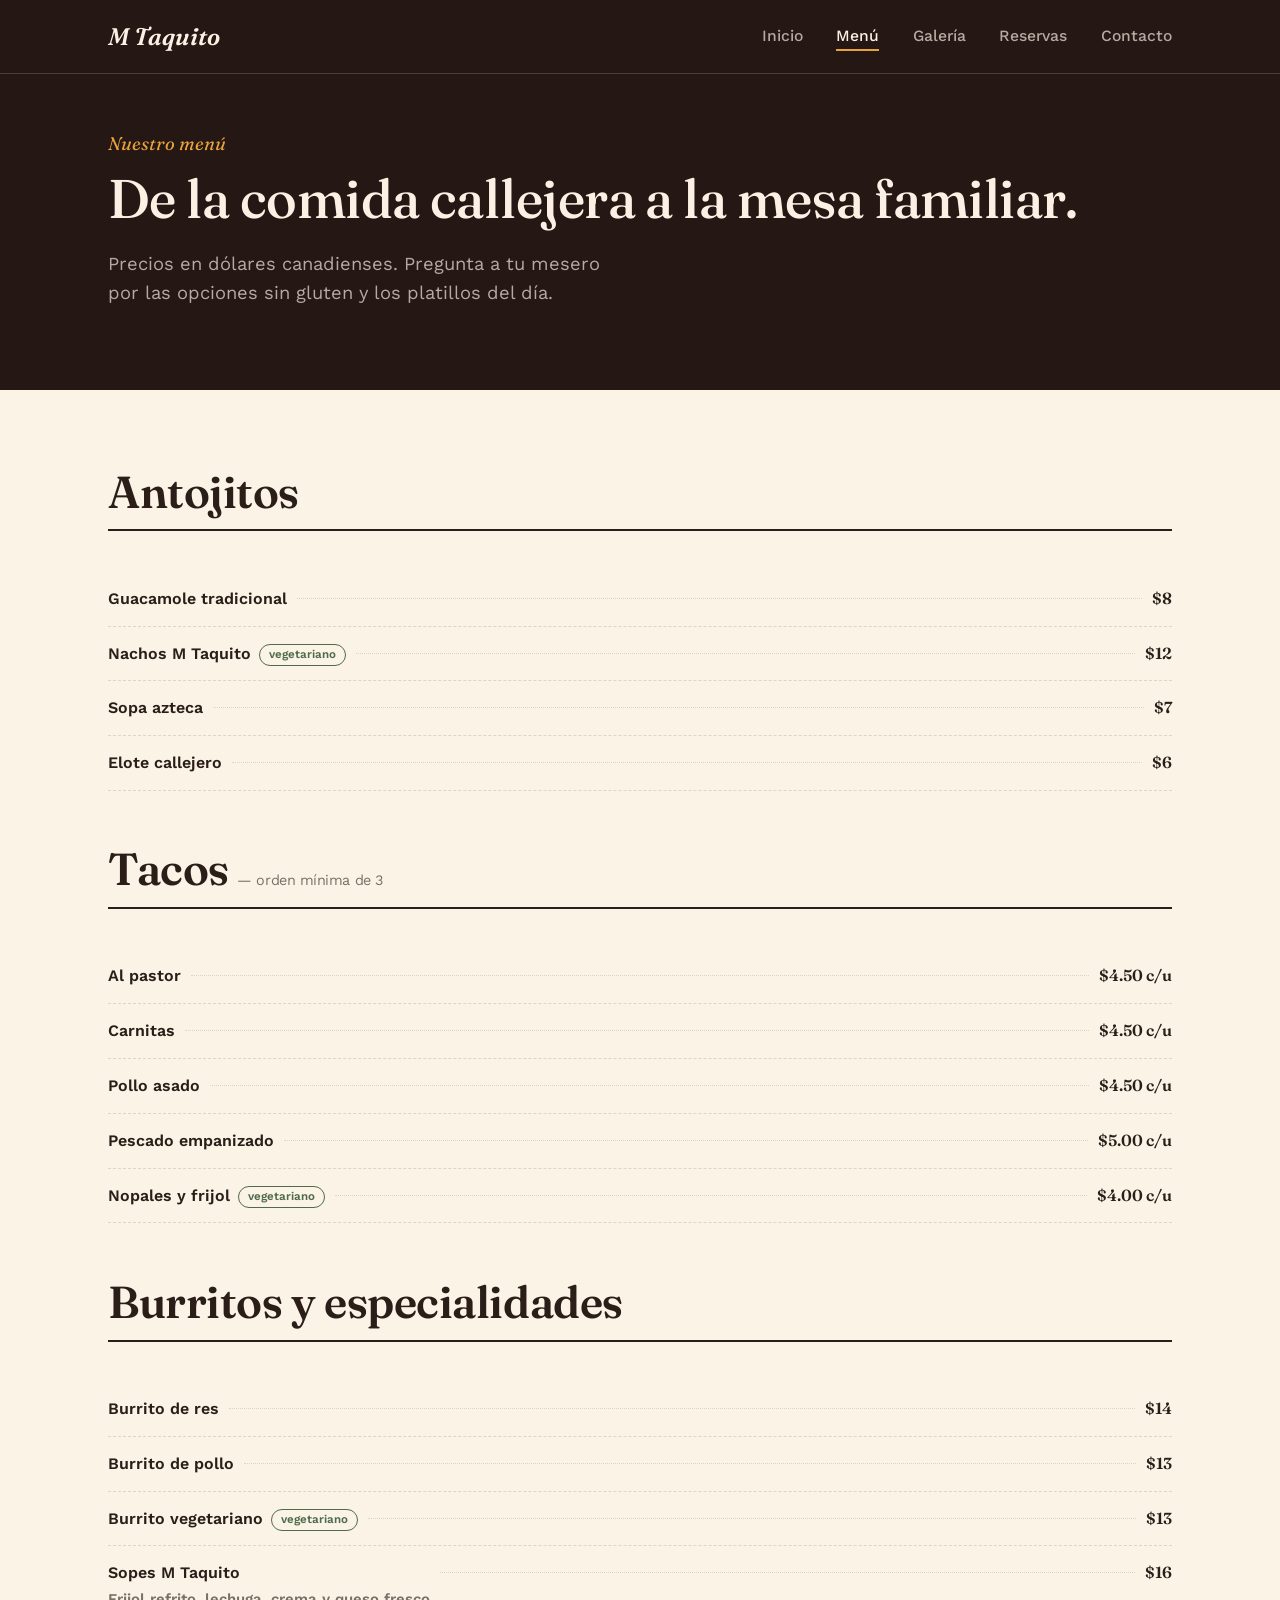
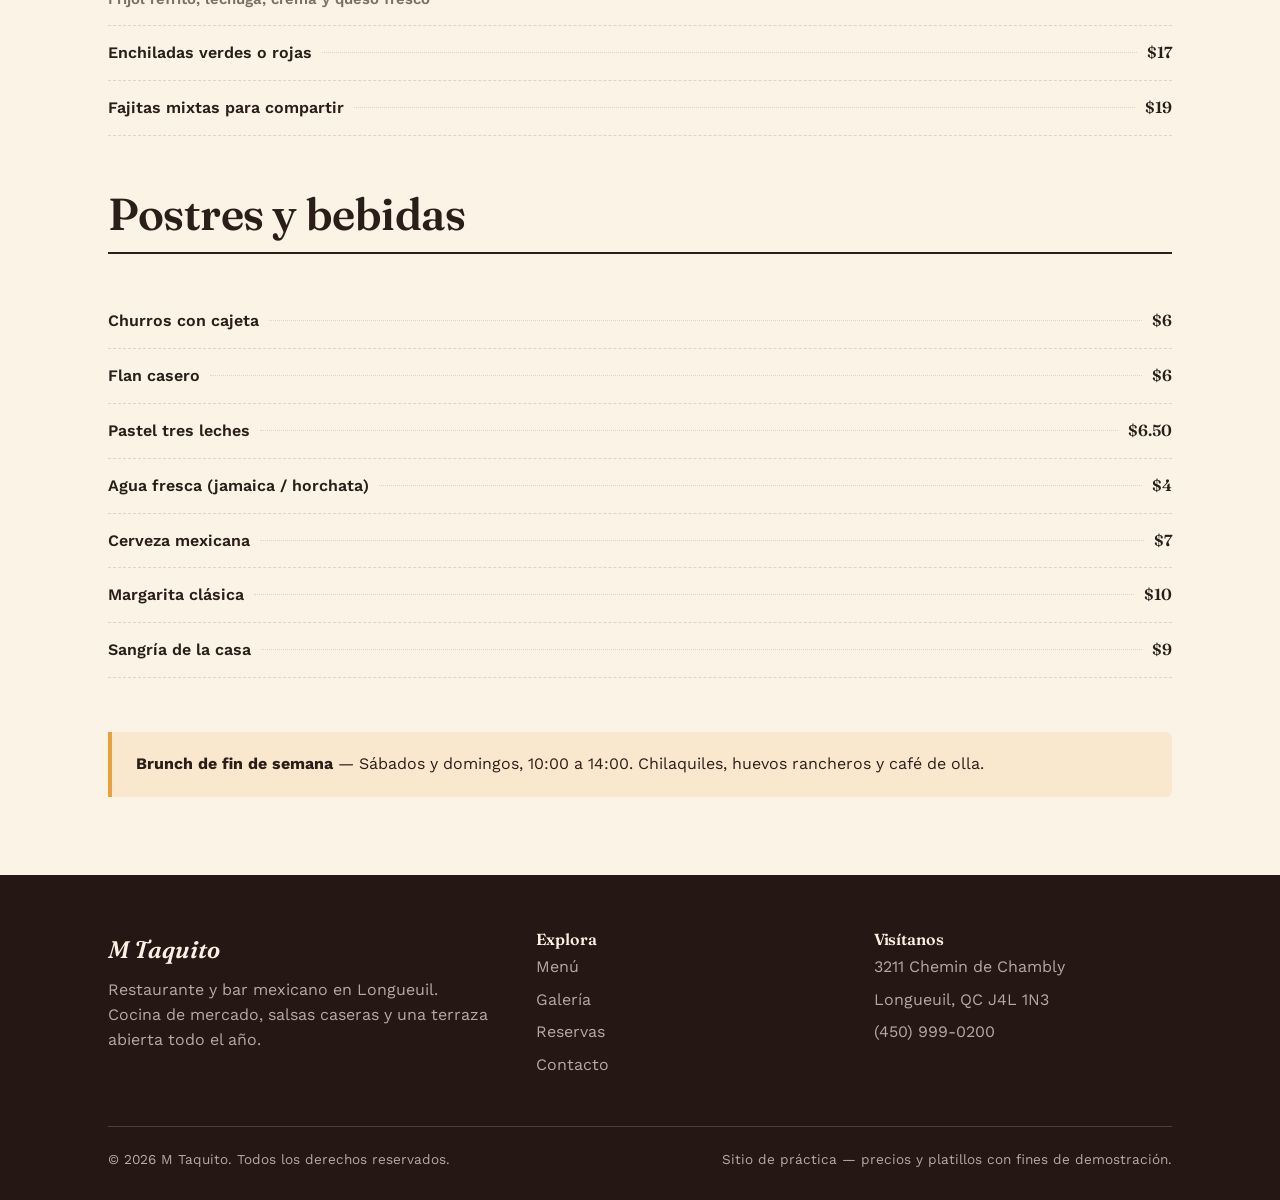
==== menu.html @ cd79d79a "Add files via upload" ====
<!DOCTYPE html>
<html lang="es">
<head>
<meta charset="UTF-8">
<meta name="viewport" content="width=device-width, initial-scale=1.0">
<title>Menú — M Taquito</title>
<meta name="description" content="Antojitos, tacos, burritos, especialidades y bebidas de M Taquito, restaurante mexicano en Longueuil.">
<link rel="preconnect" href="https://fonts.googleapis.com">
<link href="https://fonts.googleapis.com/css2?family=Fraunces:ital,wght@0,500;0,600;1,500&family=Work+Sans:wght@400;500;600;700&display=swap" rel="stylesheet">
<link rel="stylesheet" href="style.css">
</head>
<body data-page="menu">

<header class="site-header">
  <nav class="nav">
    <a href="index.html" class="brand">M Taquito</a>
    <button class="nav-toggle" aria-label="Abrir menú de navegación" aria-expanded="false">
      <svg viewBox="0 0 24 24" fill="none" stroke="currentColor" stroke-width="2"><path d="M3 6h18M3 12h18M3 18h18"/></svg>
    </button>
    <ul class="nav-links">
      <li><a href="index.html" data-page="inicio">Inicio</a></li>
      <li><a href="menu.html" data-page="menu">Menú</a></li>
      <li><a href="galeria.html" data-page="galeria">Galería</a></li>
      <li><a href="reservas.html" data-page="reservas">Reservas</a></li>
      <li><a href="contacto.html" data-page="contacto">Contacto</a></li>
    </ul>
  </nav>
</header>

<section class="hero" style="padding:56px 0 64px;">
  <div class="container">
    <p class="hero-eyebrow">Nuestro menú</p>
    <h1 style="font-size:clamp(2.2rem, 4vw + 1rem, 3.4rem);">De la comida callejera a la mesa familiar.</h1>
    <p class="lede">Precios en dólares canadienses. Pregunta a tu mesero por las opciones sin gluten y los platillos del día.</p>
  </div>
</section>

<section>
  <div class="container">

    <div class="menu-category">
      <h2>Antojitos</h2>
      <div class="menu-item">
        <span class="name">Guacamole tradicional</span>
        <span class="leader"></span>
        <span class="price">$8</span>
      </div>
      <div class="menu-item">
        <span class="name">Nachos M Taquito<span class="tag">vegetariano</span></span>
        <span class="leader"></span>
        <span class="price">$12</span>
      </div>
      <div class="menu-item">
        <span class="name">Sopa azteca</span>
        <span class="leader"></span>
        <span class="price">$7</span>
      </div>
      <div class="menu-item">
        <span class="name">Elote callejero</span>
        <span class="leader"></span>
        <span class="price">$6</span>
      </div>
    </div>

    <div class="menu-category">
      <h2>Tacos <span style="font-family:var(--font-body); font-weight:400; font-size:0.9rem; color:var(--text-muted);">— orden mínima de 3</span></h2>
      <div class="menu-item"><span class="name">Al pastor</span><span class="leader"></span><span class="price">$4.50 c/u</span></div>
      <div class="menu-item"><span class="name">Carnitas</span><span class="leader"></span><span class="price">$4.50 c/u</span></div>
      <div class="menu-item"><span class="name">Pollo asado</span><span class="leader"></span><span class="price">$4.50 c/u</span></div>
      <div class="menu-item"><span class="name">Pescado empanizado</span><span class="leader"></span><span class="price">$5.00 c/u</span></div>
      <div class="menu-item"><span class="name">Nopales y frijol<span class="tag">vegetariano</span></span><span class="leader"></span><span class="price">$4.00 c/u</span></div>
    </div>

    <div class="menu-category">
      <h2>Burritos y especialidades</h2>
      <div class="menu-item"><span class="name">Burrito de res</span><span class="leader"></span><span class="price">$14</span></div>
      <div class="menu-item"><span class="name">Burrito de pollo</span><span class="leader"></span><span class="price">$13</span></div>
      <div class="menu-item"><span class="name">Burrito vegetariano<span class="tag">vegetariano</span></span><span class="leader"></span><span class="price">$13</span></div>
      <div class="menu-item"><span class="name">Sopes M Taquito<div class="desc">Frijol refrito, lechuga, crema y queso fresco</div></span><span class="leader"></span><span class="price">$16</span></div>
      <div class="menu-item"><span class="name">Enchiladas verdes o rojas</span><span class="leader"></span><span class="price">$17</span></div>
      <div class="menu-item"><span class="name">Fajitas mixtas para compartir</span><span class="leader"></span><span class="price">$19</span></div>
    </div>

    <div class="menu-category">
      <h2>Postres y bebidas</h2>
      <div class="menu-item"><span class="name">Churros con cajeta</span><span class="leader"></span><span class="price">$6</span></div>
      <div class="menu-item"><span class="name">Flan casero</span><span class="leader"></span><span class="price">$6</span></div>
      <div class="menu-item"><span class="name">Pastel tres leches</span><span class="leader"></span><span class="price">$6.50</span></div>
      <div class="menu-item"><span class="name">Agua fresca (jamaica / horchata)</span><span class="leader"></span><span class="price">$4</span></div>
      <div class="menu-item"><span class="name">Cerveza mexicana</span><span class="leader"></span><span class="price">$7</span></div>
      <div class="menu-item"><span class="name">Margarita clásica</span><span class="leader"></span><span class="price">$10</span></div>
      <div class="menu-item"><span class="name">Sangría de la casa</span><span class="leader"></span><span class="price">$9</span></div>
    </div>

    <div class="menu-note">
      <strong>Brunch de fin de semana</strong> — Sábados y domingos, 10:00 a 14:00. Chilaquiles, huevos rancheros y café de olla.
    </div>

  </div>
</section>

<footer class="site-footer">
  <div class="container">
    <div class="footer-grid">
      <div>
        <a href="index.html" class="brand">M Taquito</a>
        <p>Restaurante y bar mexicano en Longueuil. Cocina de mercado, salsas caseras y una terraza abierta todo el año.</p>
      </div>
      <div>
        <h4>Explora</h4>
        <ul>
          <li><a href="menu.html">Menú</a></li>
          <li><a href="galeria.html">Galería</a></li>
          <li><a href="reservas.html">Reservas</a></li>
          <li><a href="contacto.html">Contacto</a></li>
        </ul>
      </div>
      <div>
        <h4>Visítanos</h4>
        <ul>
          <li>3211 Chemin de Chambly</li>
          <li>Longueuil, QC J4L 1N3</li>
          <li>(450) 999-0200</li>
        </ul>
      </div>
    </div>
    <div class="footer-bottom">
      <span>© 2026 M Taquito. Todos los derechos reservados.</span>
      <span>Sitio de práctica — precios y platillos con fines de demostración.</span>
    </div>
  </div>
</footer>

<script src="script.js"></script>
</body>
</html>
---- style.css ----
/* ==========================================================================
   M Taquito — hoja de estilos compartida
   Paleta inspirada en mercado mexicano: comal oscuro, cempasúchil, papel picado
   ========================================================================== */

:root {
  --bg-cream: #FBF3E6;
  --bg-dark: #241714;
  --bg-dark-2: #2E1C17;
  --marigold: #E8A23B;
  --marigold-dark: #C6821F;
  --magenta: #C23B6B;
  --magenta-dark: #A32C56;
  --cactus: #4F6B4A;
  --text-dark: #2B1E19;
  --text-light: #FBF0E4;
  --text-muted: rgba(43, 30, 25, 0.62);
  --text-muted-light: rgba(251, 240, 228, 0.68);
  --line: rgba(43, 30, 25, 0.14);
  --line-light: rgba(251, 240, 228, 0.18);

  --font-display: "Fraunces", Georgia, "Times New Roman", serif;
  --font-body: "Work Sans", -apple-system, BlinkMacSystemFont, "Segoe UI", sans-serif;

  --max-width: 1120px;
  --radius: 6px;
}

* { box-sizing: border-box; }

html {
  scroll-behavior: smooth;
}

@media (prefers-reduced-motion: reduce) {
  html { scroll-behavior: auto; }
  *, *::before, *::after {
    animation-duration: 0.001ms !important;
    animation-iteration-count: 1 !important;
    transition-duration: 0.001ms !important;
  }
}

body {
  margin: 0;
  font-family: var(--font-body);
  color: var(--text-dark);
  background: var(--bg-cream);
  line-height: 1.55;
  -webkit-font-smoothing: antialiased;
}

img { max-width: 100%; display: block; }

a { color: inherit; }

h1, h2, h3, h4 {
  font-family: var(--font-display);
  margin: 0 0 0.4em;
  line-height: 1.08;
  font-weight: 600;
  letter-spacing: -0.01em;
}

h1 { font-size: clamp(2.6rem, 5vw + 1rem, 4.6rem); font-weight: 500; }
h2 { font-size: clamp(1.9rem, 2.6vw + 1rem, 2.8rem); }
h3 { font-size: clamp(1.25rem, 1vw + 1rem, 1.55rem); }

p { margin: 0 0 1em; }

.text-muted { color: var(--text-muted); }

.container {
  max-width: var(--max-width);
  margin: 0 auto;
  padding: 0 28px;
}

:focus-visible {
  outline: 3px solid var(--magenta);
  outline-offset: 3px;
}

/* ---- Botones ---- */
.btn {
  display: inline-flex;
  align-items: center;
  gap: 8px;
  padding: 14px 28px;
  border-radius: var(--radius);
  font-family: var(--font-body);
  font-weight: 600;
  font-size: 1rem;
  text-decoration: none;
  border: 2px solid transparent;
  cursor: pointer;
  transition: transform 0.15s ease, background-color 0.15s ease, border-color 0.15s ease;
}
.btn:hover { transform: translateY(-2px); }

.btn-primary {
  background: var(--magenta);
  color: var(--text-light);
}
.btn-primary:hover { background: var(--magenta-dark); }

.btn-outline {
  background: transparent;
  border-color: currentColor;
  color: inherit;
}
.btn-outline:hover { background: rgba(251, 240, 228, 0.08); }

.btn-outline.on-cream {
  border-color: var(--text-dark);
}
.btn-outline.on-cream:hover { background: rgba(43, 30, 25, 0.06); }

/* ---- Header / Navegación ---- */
.site-header {
  background: var(--bg-dark);
  color: var(--text-light);
  position: sticky;
  top: 0;
  z-index: 40;
  border-bottom: 1px solid var(--line-light);
}

.nav {
  display: flex;
  align-items: center;
  justify-content: space-between;
  padding: 18px 28px;
  max-width: var(--max-width);
  margin: 0 auto;
}

.brand {
  font-family: var(--font-display);
  font-style: italic;
  font-size: 1.5rem;
  text-decoration: none;
  color: var(--text-light);
  font-weight: 600;
}

.nav-links {
  display: flex;
  gap: 2.1rem;
  list-style: none;
  margin: 0;
  padding: 0;
}

.nav-links a {
  text-decoration: none;
  color: var(--text-muted-light);
  font-weight: 500;
  font-size: 0.98rem;
  padding-bottom: 4px;
  border-bottom: 2px solid transparent;
  transition: color 0.15s ease, border-color 0.15s ease;
}

.nav-links a:hover,
.nav-links a.active {
  color: var(--text-light);
  border-color: var(--marigold);
}

.nav-toggle {
  display: none;
  background: none;
  border: none;
  color: var(--text-light);
  cursor: pointer;
  padding: 6px;
}
.nav-toggle svg { width: 26px; height: 26px; }

@media (max-width: 760px) {
  .nav-toggle { display: block; }
  .nav-links {
    position: absolute;
    top: 100%;
    left: 0;
    right: 0;
    flex-direction: column;
    background: var(--bg-dark);
    padding: 8px 28px 24px;
    gap: 1rem;
    display: none;
    border-bottom: 1px solid var(--line-light);
  }
  .nav-links.is-open { display: flex; }
}

/* ---- Hero ---- */
.hero {
  background: var(--bg-dark);
  color: var(--text-light);
  padding: 80px 0 90px;
}

.hero-grid {
  display: grid;
  grid-template-columns: 1.1fr 0.9fr;
  gap: 48px;
  align-items: center;
}

@media (max-width: 860px) {
  .hero-grid { grid-template-columns: 1fr; }
}

.hero-eyebrow {
  color: var(--marigold);
  font-family: var(--font-display);
  font-style: italic;
  font-size: 1.15rem;
  margin-bottom: 0.6em;
}

.hero p.lede {
  font-size: 1.15rem;
  color: var(--text-muted-light);
  max-width: 46ch;
}

.hero-actions {
  display: flex;
  gap: 16px;
  flex-wrap: wrap;
  margin-top: 1.8em;
}

/* Collage gráfico del hero (SVG generado, sin fotografías) */
.hero-art {
  aspect-ratio: 1 / 1;
  display: grid;
  grid-template-columns: repeat(3, 1fr);
  grid-template-rows: repeat(3, 1fr);
  gap: 10px;
}
.hero-art > div {
  border-radius: var(--radius);
  display: flex;
  align-items: center;
  justify-content: center;
  padding: 14%;
}
.hero-art svg { width: 100%; height: 100%; }
.tile-a { background: var(--marigold); grid-column: span 2; }
.tile-b { background: var(--magenta); }
.tile-c { background: var(--cactus); }
.tile-d { background: #F1D9A6; grid-column: span 2; }

/* ---- Secciones ---- */
section { padding: 78px 0; }
.section-dark { background: var(--bg-dark-2); color: var(--text-light); }
.section-head { max-width: 60ch; margin-bottom: 2.4em; }
.section-head .kicker {
  font-family: var(--font-display);
  font-style: italic;
  color: var(--magenta);
  font-size: 1.05rem;
}
.section-dark .section-head .kicker { color: var(--marigold); }

/* ---- Destacados (inicio) ---- */
.highlights {
  display: grid;
  grid-template-columns: repeat(3, 1fr);
  gap: 40px;
}
@media (max-width: 760px) { .highlights { grid-template-columns: 1fr; } }

.highlight .num {
  font-family: var(--font-display);
  font-size: 2.6rem;
  color: var(--magenta);
  display: block;
  margin-bottom: 0.2em;
}

/* ---- Franja de horarios/ubicación (inicio) ---- */
.info-strip {
  display: grid;
  grid-template-columns: repeat(3, 1fr);
  border-top: 1px solid var(--line);
  border-bottom: 1px solid var(--line);
}
.info-strip > div {
  padding: 34px 28px;
  border-right: 1px solid var(--line);
}
.info-strip > div:last-child { border-right: none; }
.info-strip h3 { margin-bottom: 0.3em; font-size: 1.1rem; }
@media (max-width: 760px) {
  .info-strip { grid-template-columns: 1fr; }
  .info-strip > div { border-right: none; border-bottom: 1px solid var(--line); }
}

/* ---- Menú ---- */
.menu-category { margin-bottom: 3.4em; }
.menu-category h2 {
  border-bottom: 2px solid var(--text-dark);
  padding-bottom: 0.3em;
  margin-bottom: 0.9em;
}
.menu-item {
  display: flex;
  align-items: baseline;
  gap: 10px;
  padding: 14px 0;
  border-bottom: 1px dashed var(--line);
}
.menu-item .name {
  font-weight: 600;
  white-space: nowrap;
}
.menu-item .desc {
  color: var(--text-muted);
  font-size: 0.93rem;
  margin-top: 2px;
}
.menu-item .leader {
  flex: 1;
  border-bottom: 1px dotted var(--line);
  transform: translateY(-5px);
}
.menu-item .price {
  font-family: var(--font-display);
  font-weight: 600;
  white-space: nowrap;
}
.tag {
  display: inline-block;
  font-size: 0.72rem;
  font-weight: 600;
  color: var(--cactus);
  border: 1px solid var(--cactus);
  border-radius: 20px;
  padding: 1px 9px;
  margin-left: 8px;
  vertical-align: middle;
}
.menu-note {
  margin-top: 2em;
  padding: 20px 24px;
  background: rgba(232, 162, 59, 0.14);
  border-left: 4px solid var(--marigold);
  border-radius: 0 var(--radius) var(--radius) 0;
}

/* ---- Galería (mosaico sin fotografías) ---- */
.gallery-grid {
  display: grid;
  grid-template-columns: repeat(4, 1fr);
  grid-auto-rows: 150px;
  gap: 14px;
}
.gallery-tile {
  border-radius: var(--radius);
  color: var(--text-light);
  display: flex;
  flex-direction: column;
  justify-content: flex-end;
  padding: 18px;
  position: relative;
  overflow: hidden;
}
.gallery-tile svg {
  position: absolute;
  top: 16px;
  left: 16px;
  width: 34px;
  height: 34px;
  opacity: 0.85;
}
.gallery-tile .cap {
  font-family: var(--font-display);
  font-style: italic;
  font-size: 1.1rem;
}
.gallery-tile.big { grid-column: span 2; grid-row: span 2; }
.g1 { background: #B5442E; }
.g2 { background: var(--cactus); }
.g3 { background: var(--marigold-dark); }
.g4 { background: var(--magenta); }
.g5 { background: #7A4E9C; }
.g6 { background: #2E5C6E; }

@media (max-width: 760px) {
  .gallery-grid { grid-template-columns: repeat(2, 1fr); }
  .gallery-tile.big { grid-column: span 2; grid-row: span 1; }
}

/* ---- Formulario de reservas ---- */
.form-wrap {
  max-width: 620px;
  margin: 0 auto;
  background: var(--bg-cream);
}
.field {
  margin-bottom: 1.4em;
  display: flex;
  flex-direction: column;
  gap: 6px;
}
.field label { font-weight: 600; font-size: 0.95rem; }
.field-row { display: grid; grid-template-columns: 1fr 1fr; gap: 20px; }
@media (max-width: 560px) { .field-row { grid-template-columns: 1fr; } }

input, select, textarea {
  font-family: var(--font-body);
  font-size: 1rem;
  padding: 12px 14px;
  border-radius: var(--radius);
  border: 1.5px solid var(--line);
  background: #fff;
  color: var(--text-dark);
}
input:focus, select:focus, textarea:focus {
  border-color: var(--magenta);
}
textarea { resize: vertical; min-height: 100px; }

.form-confirm {
  display: none;
  margin-top: 1.6em;
  padding: 18px 22px;
  background: rgba(79, 107, 74, 0.14);
  border-left: 4px solid var(--cactus);
  border-radius: 0 var(--radius) var(--radius) 0;
}
.form-confirm.is-visible { display: block; }

/* ---- Contacto ---- */
.contact-grid {
  display: grid;
  grid-template-columns: 1fr 1.1fr;
  gap: 50px;
  align-items: start;
}
@media (max-width: 860px) { .contact-grid { grid-template-columns: 1fr; } }

.contact-list { list-style: none; padding: 0; margin: 0 0 2em; }
.contact-list li {
  padding: 16px 0;
  border-bottom: 1px solid var(--line);
}
.contact-list .label { font-weight: 600; display: block; margin-bottom: 2px; }

.map-frame {
  border: none;
  width: 100%;
  height: 100%;
  min-height: 380px;
  border-radius: var(--radius);
}

.hours-table { width: 100%; border-collapse: collapse; }
.hours-table td { padding: 8px 0; border-bottom: 1px solid var(--line); }
.hours-table td:last-child { text-align: right; font-weight: 600; }

/* ---- Footer ---- */
.site-footer {
  background: var(--bg-dark);
  color: var(--text-muted-light);
  padding: 56px 0 30px;
}
.footer-grid {
  display: grid;
  grid-template-columns: 1.3fr 1fr 1fr;
  gap: 40px;
  margin-bottom: 40px;
}
@media (max-width: 760px) { .footer-grid { grid-template-columns: 1fr; gap: 28px; } }
.site-footer h4 { color: var(--text-light); font-size: 1rem; }
.site-footer .brand { display: inline-block; margin-bottom: 10px; }
.site-footer ul { list-style: none; padding: 0; margin: 0; }
.site-footer li { margin-bottom: 8px; }
.site-footer a { text-decoration: none; }
.site-footer a:hover { color: var(--text-light); }
.footer-bottom {
  border-top: 1px solid var(--line-light);
  padding-top: 22px;
  font-size: 0.85rem;
  display: flex;
  justify-content: space-between;
  flex-wrap: wrap;
  gap: 10px;
}
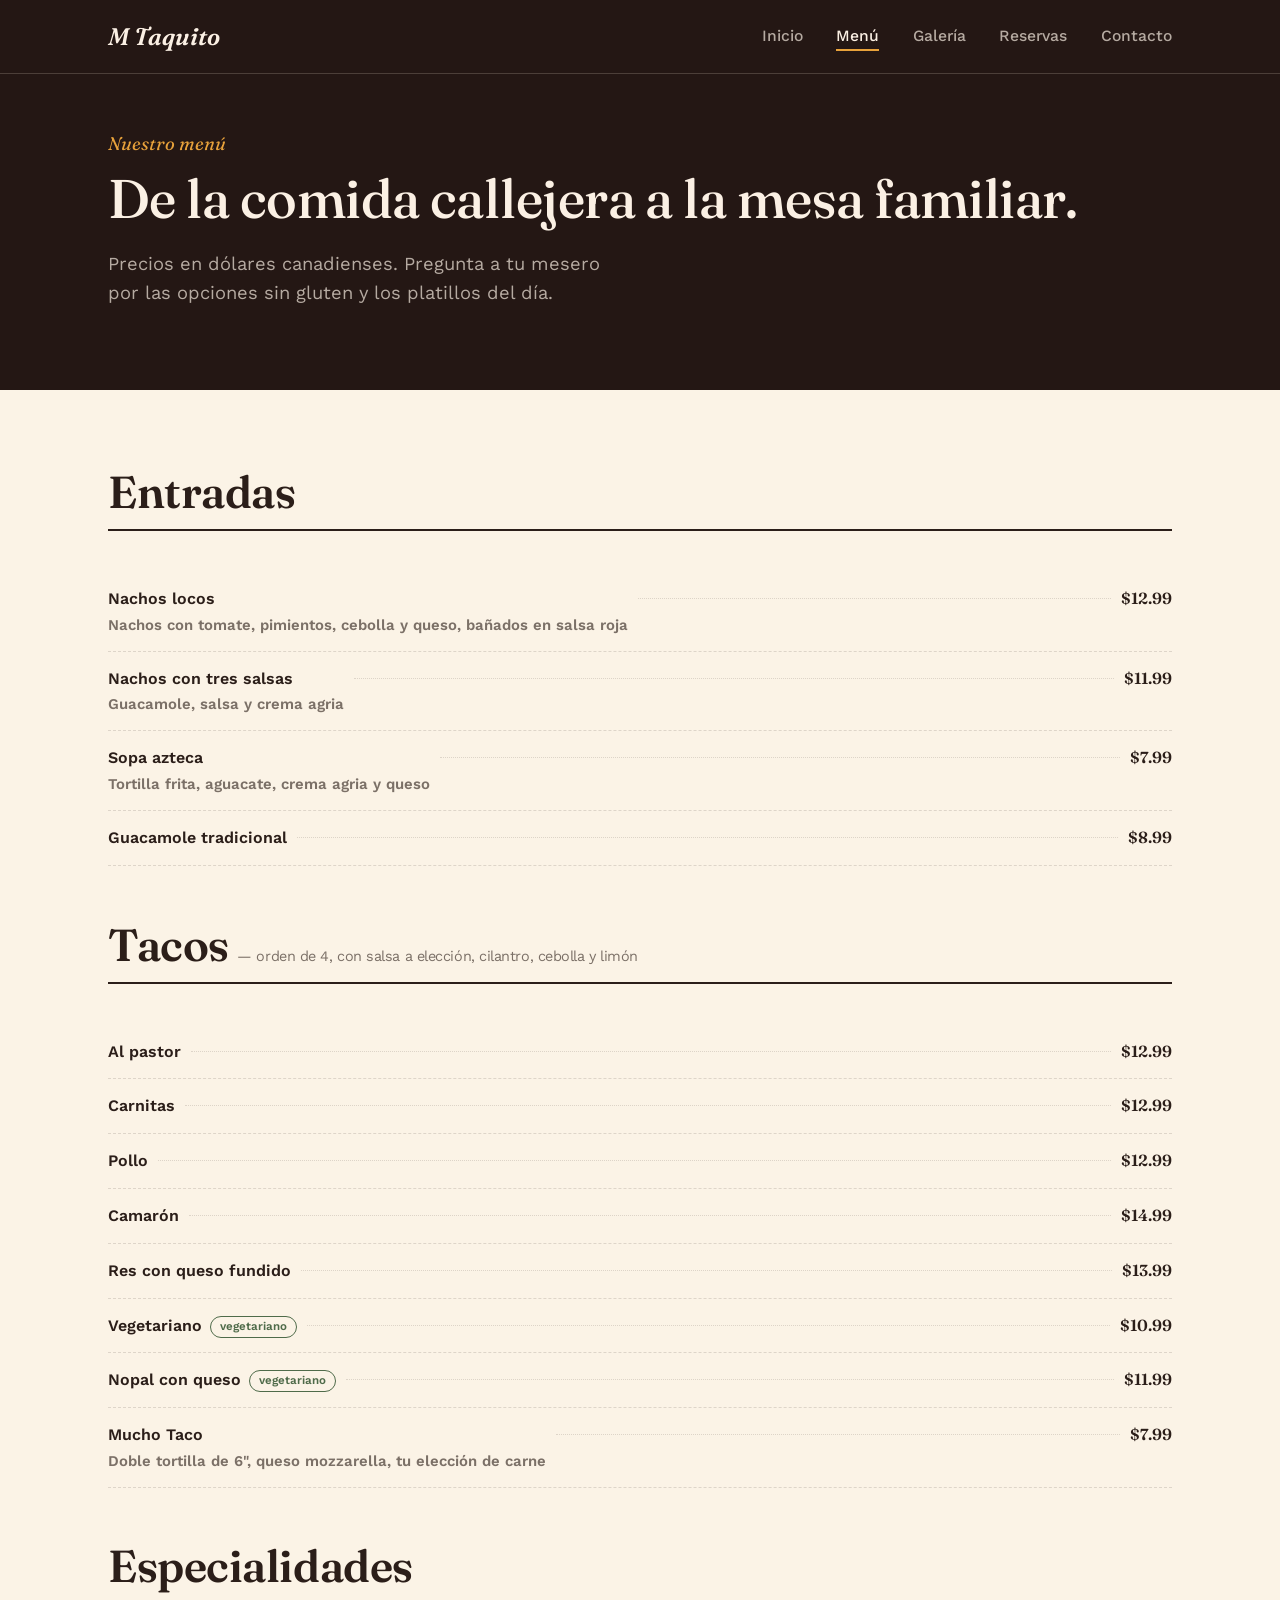
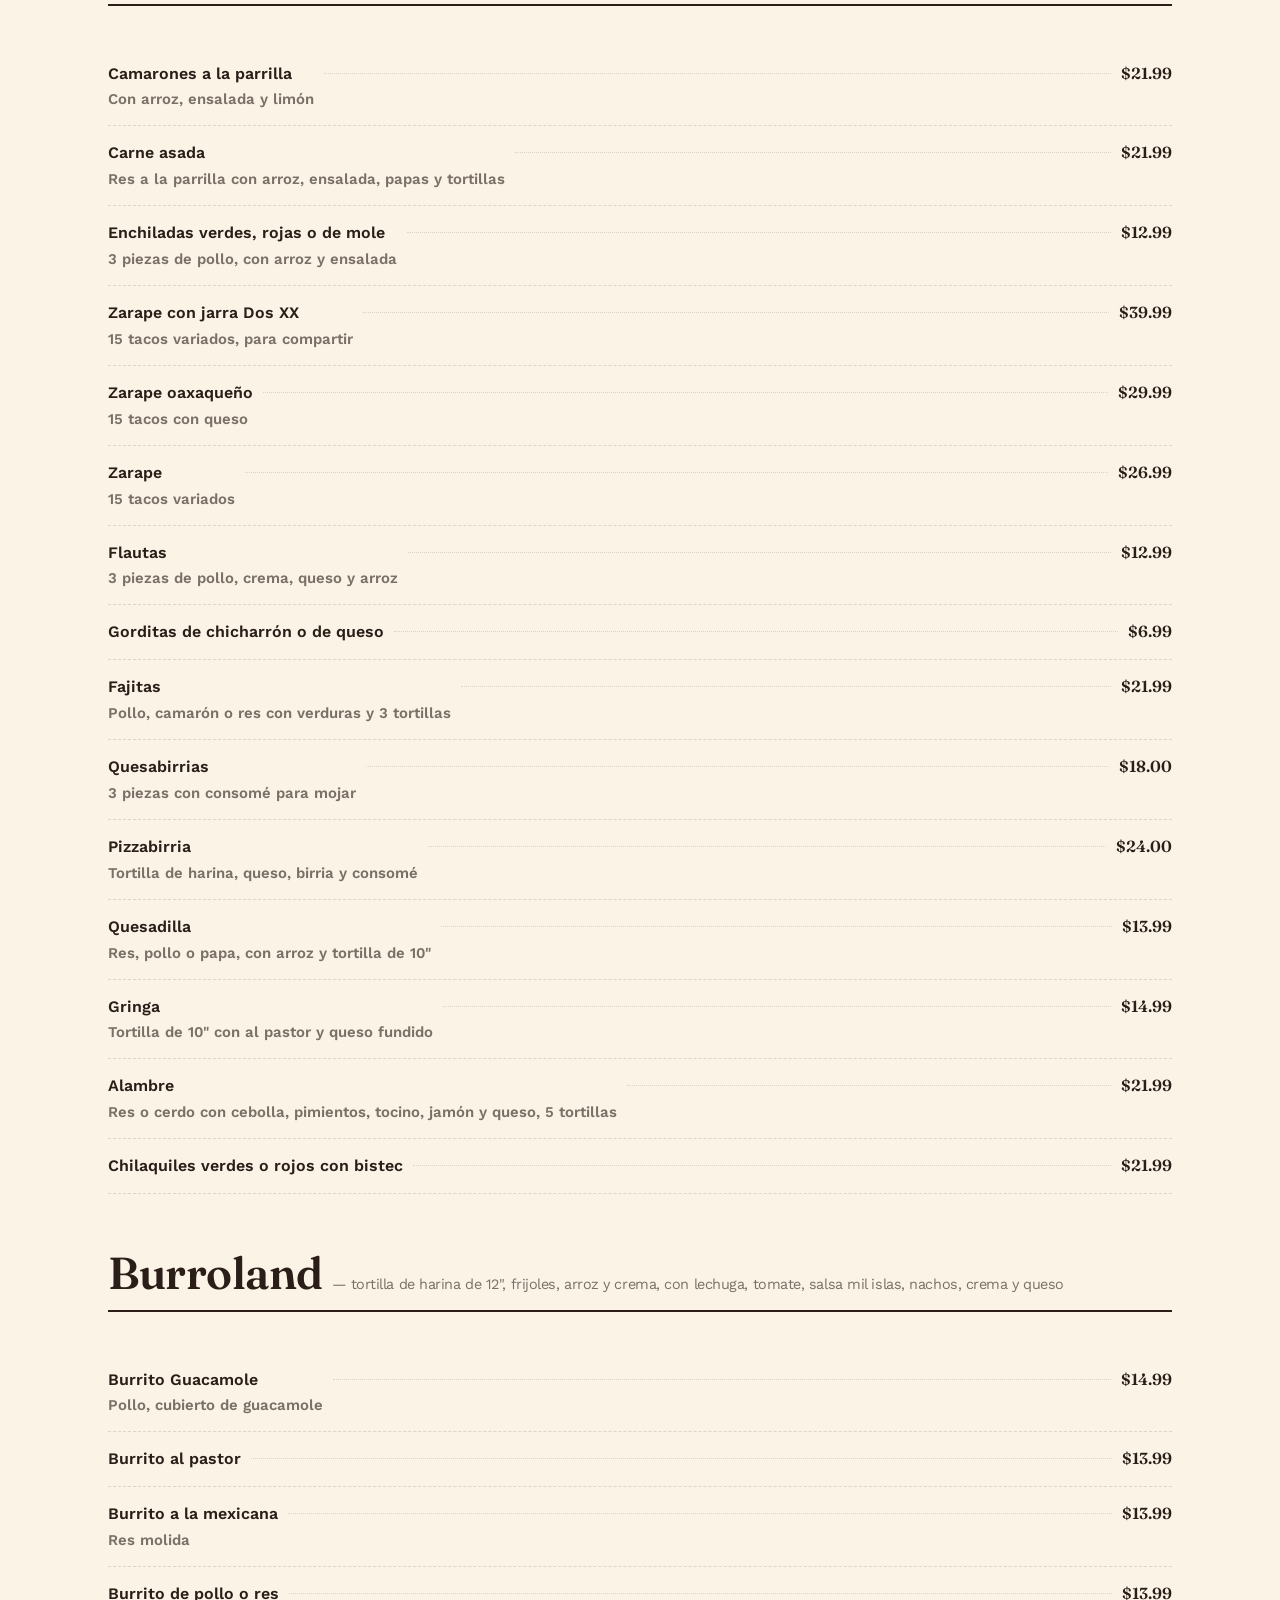
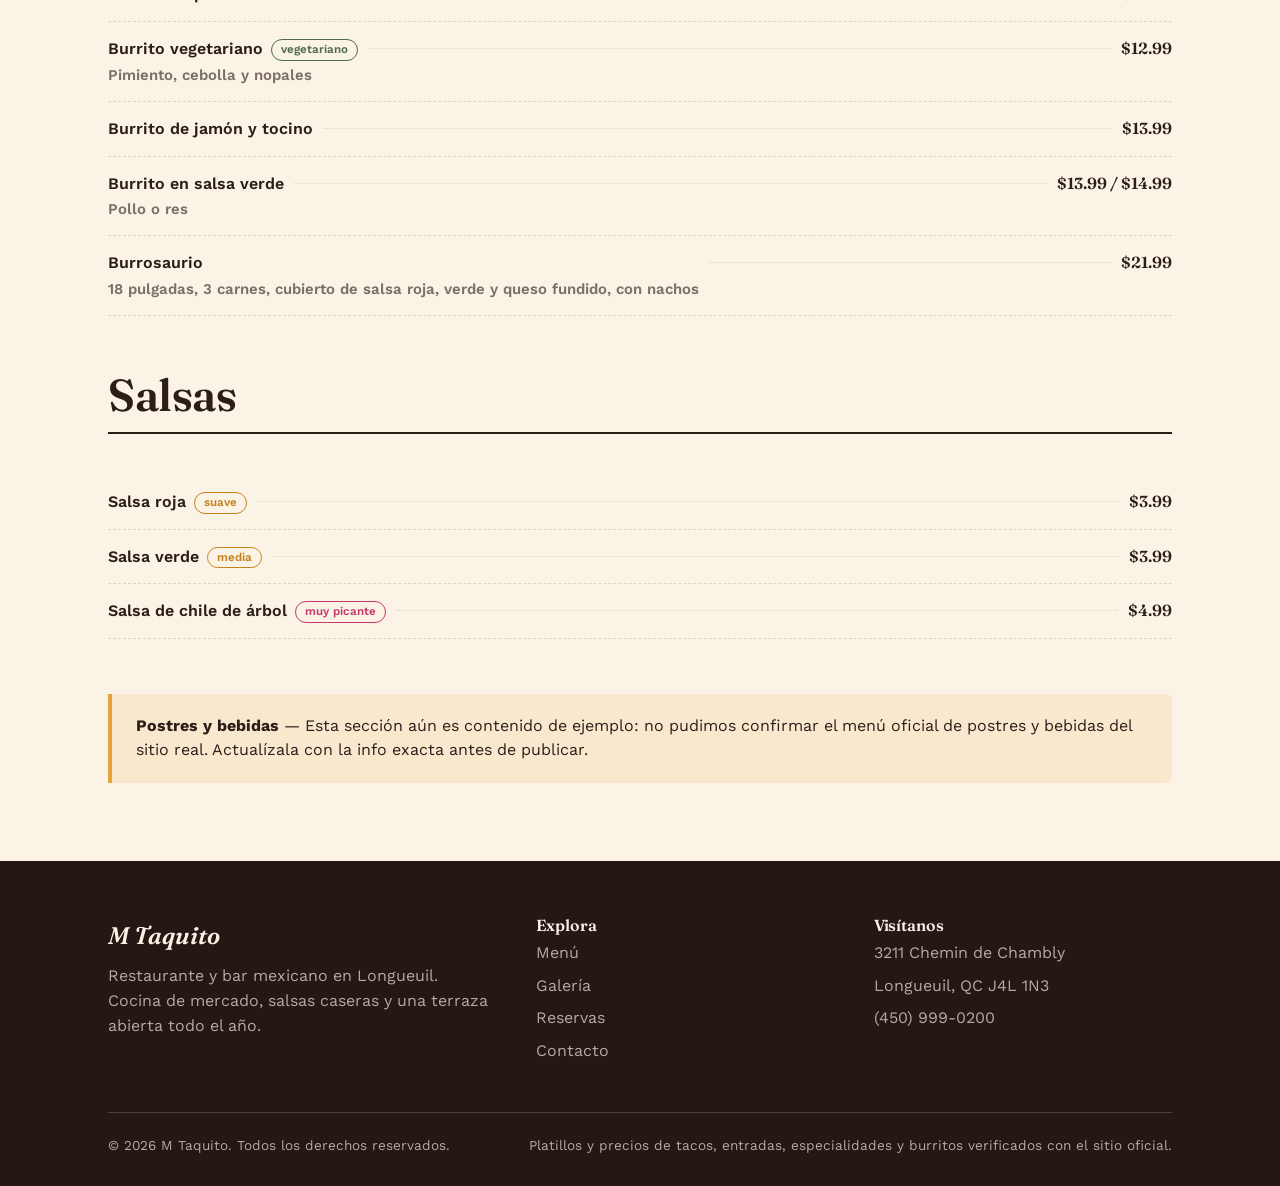
==== commit 9eeaf4b3: "Add files via upload" ====
--- a/menu.html
+++ b/menu.html
@@ -4,7 +4,7 @@
 <meta charset="UTF-8">
 <meta name="viewport" content="width=device-width, initial-scale=1.0">
 <title>Menú — M Taquito</title>
-<meta name="description" content="Antojitos, tacos, burritos, especialidades y bebidas de M Taquito, restaurante mexicano en Longueuil.">
+<meta name="description" content="Antojitos, tacos, especialidades y burritos de M Taquito, restaurante mexicano en Longueuil.">
 <link rel="preconnect" href="https://fonts.googleapis.com">
 <link href="https://fonts.googleapis.com/css2?family=Fraunces:ital,wght@0,500;0,600;1,500&family=Work+Sans:wght@400;500;600;700&display=swap" rel="stylesheet">
 <link rel="stylesheet" href="style.css">
@@ -39,61 +39,81 @@
   <div class="container">
 
     <div class="menu-category">
-      <h2>Antojitos</h2>
+      <h2>Entradas</h2>
+      <div class="menu-item">
+        <span class="name">Nachos locos<div class="desc">Nachos con tomate, pimientos, cebolla y queso, bañados en salsa roja</div></span>
+        <span class="leader"></span>
+        <span class="price">$12.99</span>
+      </div>
+      <div class="menu-item">
+        <span class="name">Nachos con tres salsas<div class="desc">Guacamole, salsa y crema agria</div></span>
+        <span class="leader"></span>
+        <span class="price">$11.99</span>
+      </div>
+      <div class="menu-item">
+        <span class="name">Sopa azteca<div class="desc">Tortilla frita, aguacate, crema agria y queso</div></span>
+        <span class="leader"></span>
+        <span class="price">$7.99</span>
+      </div>
       <div class="menu-item">
         <span class="name">Guacamole tradicional</span>
         <span class="leader"></span>
-        <span class="price">$8</span>
-      </div>
-      <div class="menu-item">
-        <span class="name">Nachos M Taquito<span class="tag">vegetariano</span></span>
-        <span class="leader"></span>
-        <span class="price">$12</span>
-      </div>
-      <div class="menu-item">
-        <span class="name">Sopa azteca</span>
-        <span class="leader"></span>
-        <span class="price">$7</span>
-      </div>
-      <div class="menu-item">
-        <span class="name">Elote callejero</span>
-        <span class="leader"></span>
-        <span class="price">$6</span>
+        <span class="price">$8.99</span>
       </div>
     </div>
 
     <div class="menu-category">
-      <h2>Tacos <span style="font-family:var(--font-body); font-weight:400; font-size:0.9rem; color:var(--text-muted);">— orden mínima de 3</span></h2>
-      <div class="menu-item"><span class="name">Al pastor</span><span class="leader"></span><span class="price">$4.50 c/u</span></div>
-      <div class="menu-item"><span class="name">Carnitas</span><span class="leader"></span><span class="price">$4.50 c/u</span></div>
-      <div class="menu-item"><span class="name">Pollo asado</span><span class="leader"></span><span class="price">$4.50 c/u</span></div>
-      <div class="menu-item"><span class="name">Pescado empanizado</span><span class="leader"></span><span class="price">$5.00 c/u</span></div>
-      <div class="menu-item"><span class="name">Nopales y frijol<span class="tag">vegetariano</span></span><span class="leader"></span><span class="price">$4.00 c/u</span></div>
+      <h2>Tacos <span style="font-family:var(--font-body); font-weight:400; font-size:0.9rem; color:var(--text-muted);">— orden de 4, con salsa a elección, cilantro, cebolla y limón</span></h2>
+      <div class="menu-item"><span class="name">Al pastor</span><span class="leader"></span><span class="price">$12.99</span></div>
+      <div class="menu-item"><span class="name">Carnitas</span><span class="leader"></span><span class="price">$12.99</span></div>
+      <div class="menu-item"><span class="name">Pollo</span><span class="leader"></span><span class="price">$12.99</span></div>
+      <div class="menu-item"><span class="name">Camarón</span><span class="leader"></span><span class="price">$14.99</span></div>
+      <div class="menu-item"><span class="name">Res con queso fundido</span><span class="leader"></span><span class="price">$13.99</span></div>
+      <div class="menu-item"><span class="name">Vegetariano<span class="tag">vegetariano</span></span><span class="leader"></span><span class="price">$10.99</span></div>
+      <div class="menu-item"><span class="name">Nopal con queso<span class="tag">vegetariano</span></span><span class="leader"></span><span class="price">$11.99</span></div>
+      <div class="menu-item"><span class="name">Mucho Taco<div class="desc">Doble tortilla de 6", queso mozzarella, tu elección de carne</div></span><span class="leader"></span><span class="price">$7.99</span></div>
     </div>
 
     <div class="menu-category">
-      <h2>Burritos y especialidades</h2>
-      <div class="menu-item"><span class="name">Burrito de res</span><span class="leader"></span><span class="price">$14</span></div>
-      <div class="menu-item"><span class="name">Burrito de pollo</span><span class="leader"></span><span class="price">$13</span></div>
-      <div class="menu-item"><span class="name">Burrito vegetariano<span class="tag">vegetariano</span></span><span class="leader"></span><span class="price">$13</span></div>
-      <div class="menu-item"><span class="name">Sopes M Taquito<div class="desc">Frijol refrito, lechuga, crema y queso fresco</div></span><span class="leader"></span><span class="price">$16</span></div>
-      <div class="menu-item"><span class="name">Enchiladas verdes o rojas</span><span class="leader"></span><span class="price">$17</span></div>
-      <div class="menu-item"><span class="name">Fajitas mixtas para compartir</span><span class="leader"></span><span class="price">$19</span></div>
+      <h2>Especialidades</h2>
+      <div class="menu-item"><span class="name">Camarones a la parrilla<div class="desc">Con arroz, ensalada y limón</div></span><span class="leader"></span><span class="price">$21.99</span></div>
+      <div class="menu-item"><span class="name">Carne asada<div class="desc">Res a la parrilla con arroz, ensalada, papas y tortillas</div></span><span class="leader"></span><span class="price">$21.99</span></div>
+      <div class="menu-item"><span class="name">Enchiladas verdes, rojas o de mole<div class="desc">3 piezas de pollo, con arroz y ensalada</div></span><span class="leader"></span><span class="price">$12.99</span></div>
+      <div class="menu-item"><span class="name">Zarape con jarra Dos XX<div class="desc">15 tacos variados, para compartir</div></span><span class="leader"></span><span class="price">$39.99</span></div>
+      <div class="menu-item"><span class="name">Zarape oaxaqueño<div class="desc">15 tacos con queso</div></span><span class="leader"></span><span class="price">$29.99</span></div>
+      <div class="menu-item"><span class="name">Zarape<div class="desc">15 tacos variados</div></span><span class="leader"></span><span class="price">$26.99</span></div>
+      <div class="menu-item"><span class="name">Flautas<div class="desc">3 piezas de pollo, crema, queso y arroz</div></span><span class="leader"></span><span class="price">$12.99</span></div>
+      <div class="menu-item"><span class="name">Gorditas de chicharrón o de queso</span><span class="leader"></span><span class="price">$6.99</span></div>
+      <div class="menu-item"><span class="name">Fajitas<div class="desc">Pollo, camarón o res con verduras y 3 tortillas</div></span><span class="leader"></span><span class="price">$21.99</span></div>
+      <div class="menu-item"><span class="name">Quesabirrias<div class="desc">3 piezas con consomé para mojar</div></span><span class="leader"></span><span class="price">$18.00</span></div>
+      <div class="menu-item"><span class="name">Pizzabirria<div class="desc">Tortilla de harina, queso, birria y consomé</div></span><span class="leader"></span><span class="price">$24.00</span></div>
+      <div class="menu-item"><span class="name">Quesadilla<div class="desc">Res, pollo o papa, con arroz y tortilla de 10"</div></span><span class="leader"></span><span class="price">$13.99</span></div>
+      <div class="menu-item"><span class="name">Gringa<div class="desc">Tortilla de 10" con al pastor y queso fundido</div></span><span class="leader"></span><span class="price">$14.99</span></div>
+      <div class="menu-item"><span class="name">Alambre<div class="desc">Res o cerdo con cebolla, pimientos, tocino, jamón y queso, 5 tortillas</div></span><span class="leader"></span><span class="price">$21.99</span></div>
+      <div class="menu-item"><span class="name">Chilaquiles verdes o rojos con bistec</span><span class="leader"></span><span class="price">$21.99</span></div>
     </div>
 
     <div class="menu-category">
-      <h2>Postres y bebidas</h2>
-      <div class="menu-item"><span class="name">Churros con cajeta</span><span class="leader"></span><span class="price">$6</span></div>
-      <div class="menu-item"><span class="name">Flan casero</span><span class="leader"></span><span class="price">$6</span></div>
-      <div class="menu-item"><span class="name">Pastel tres leches</span><span class="leader"></span><span class="price">$6.50</span></div>
-      <div class="menu-item"><span class="name">Agua fresca (jamaica / horchata)</span><span class="leader"></span><span class="price">$4</span></div>
-      <div class="menu-item"><span class="name">Cerveza mexicana</span><span class="leader"></span><span class="price">$7</span></div>
-      <div class="menu-item"><span class="name">Margarita clásica</span><span class="leader"></span><span class="price">$10</span></div>
-      <div class="menu-item"><span class="name">Sangría de la casa</span><span class="leader"></span><span class="price">$9</span></div>
+      <h2>Burroland <span style="font-family:var(--font-body); font-weight:400; font-size:0.9rem; color:var(--text-muted);">— tortilla de harina de 12", frijoles, arroz y crema, con lechuga, tomate, salsa mil islas, nachos, crema y queso</span></h2>
+      <div class="menu-item"><span class="name">Burrito Guacamole<div class="desc">Pollo, cubierto de guacamole</div></span><span class="leader"></span><span class="price">$14.99</span></div>
+      <div class="menu-item"><span class="name">Burrito al pastor</span><span class="leader"></span><span class="price">$13.99</span></div>
+      <div class="menu-item"><span class="name">Burrito a la mexicana<div class="desc">Res molida</div></span><span class="leader"></span><span class="price">$13.99</span></div>
+      <div class="menu-item"><span class="name">Burrito de pollo o res</span><span class="leader"></span><span class="price">$13.99</span></div>
+      <div class="menu-item"><span class="name">Burrito vegetariano<span class="tag">vegetariano</span><div class="desc">Pimiento, cebolla y nopales</div></span><span class="leader"></span><span class="price">$12.99</span></div>
+      <div class="menu-item"><span class="name">Burrito de jamón y tocino</span><span class="leader"></span><span class="price">$13.99</span></div>
+      <div class="menu-item"><span class="name">Burrito en salsa verde<div class="desc">Pollo o res</div></span><span class="leader"></span><span class="price">$13.99 / $14.99</span></div>
+      <div class="menu-item"><span class="name">Burrosaurio<div class="desc">18 pulgadas, 3 carnes, cubierto de salsa roja, verde y queso fundido, con nachos</div></span><span class="leader"></span><span class="price">$21.99</span></div>
+    </div>
+
+    <div class="menu-category">
+      <h2>Salsas</h2>
+      <div class="menu-item"><span class="name">Salsa roja<span class="tag" style="color:var(--marigold-dark); border-color:var(--marigold-dark);">suave</span></span><span class="leader"></span><span class="price">$3.99</span></div>
+      <div class="menu-item"><span class="name">Salsa verde<span class="tag" style="color:var(--marigold-dark); border-color:var(--marigold-dark);">media</span></span><span class="leader"></span><span class="price">$3.99</span></div>
+      <div class="menu-item"><span class="name">Salsa de chile de árbol<span class="tag" style="color:var(--magenta); border-color:var(--magenta);">muy picante</span></span><span class="leader"></span><span class="price">$4.99</span></div>
     </div>
 
     <div class="menu-note">
-      <strong>Brunch de fin de semana</strong> — Sábados y domingos, 10:00 a 14:00. Chilaquiles, huevos rancheros y café de olla.
+      <strong>Postres y bebidas</strong> — Esta sección aún es contenido de ejemplo: no pudimos confirmar el menú oficial de postres y bebidas del sitio real. Actualízala con la info exacta antes de publicar.
     </div>
 
   </div>
@@ -126,7 +146,7 @@
     </div>
     <div class="footer-bottom">
       <span>© 2026 M Taquito. Todos los derechos reservados.</span>
-      <span>Sitio de práctica — precios y platillos con fines de demostración.</span>
+      <span>Platillos y precios de tacos, entradas, especialidades y burritos verificados con el sitio oficial.</span>
     </div>
   </div>
 </footer>
